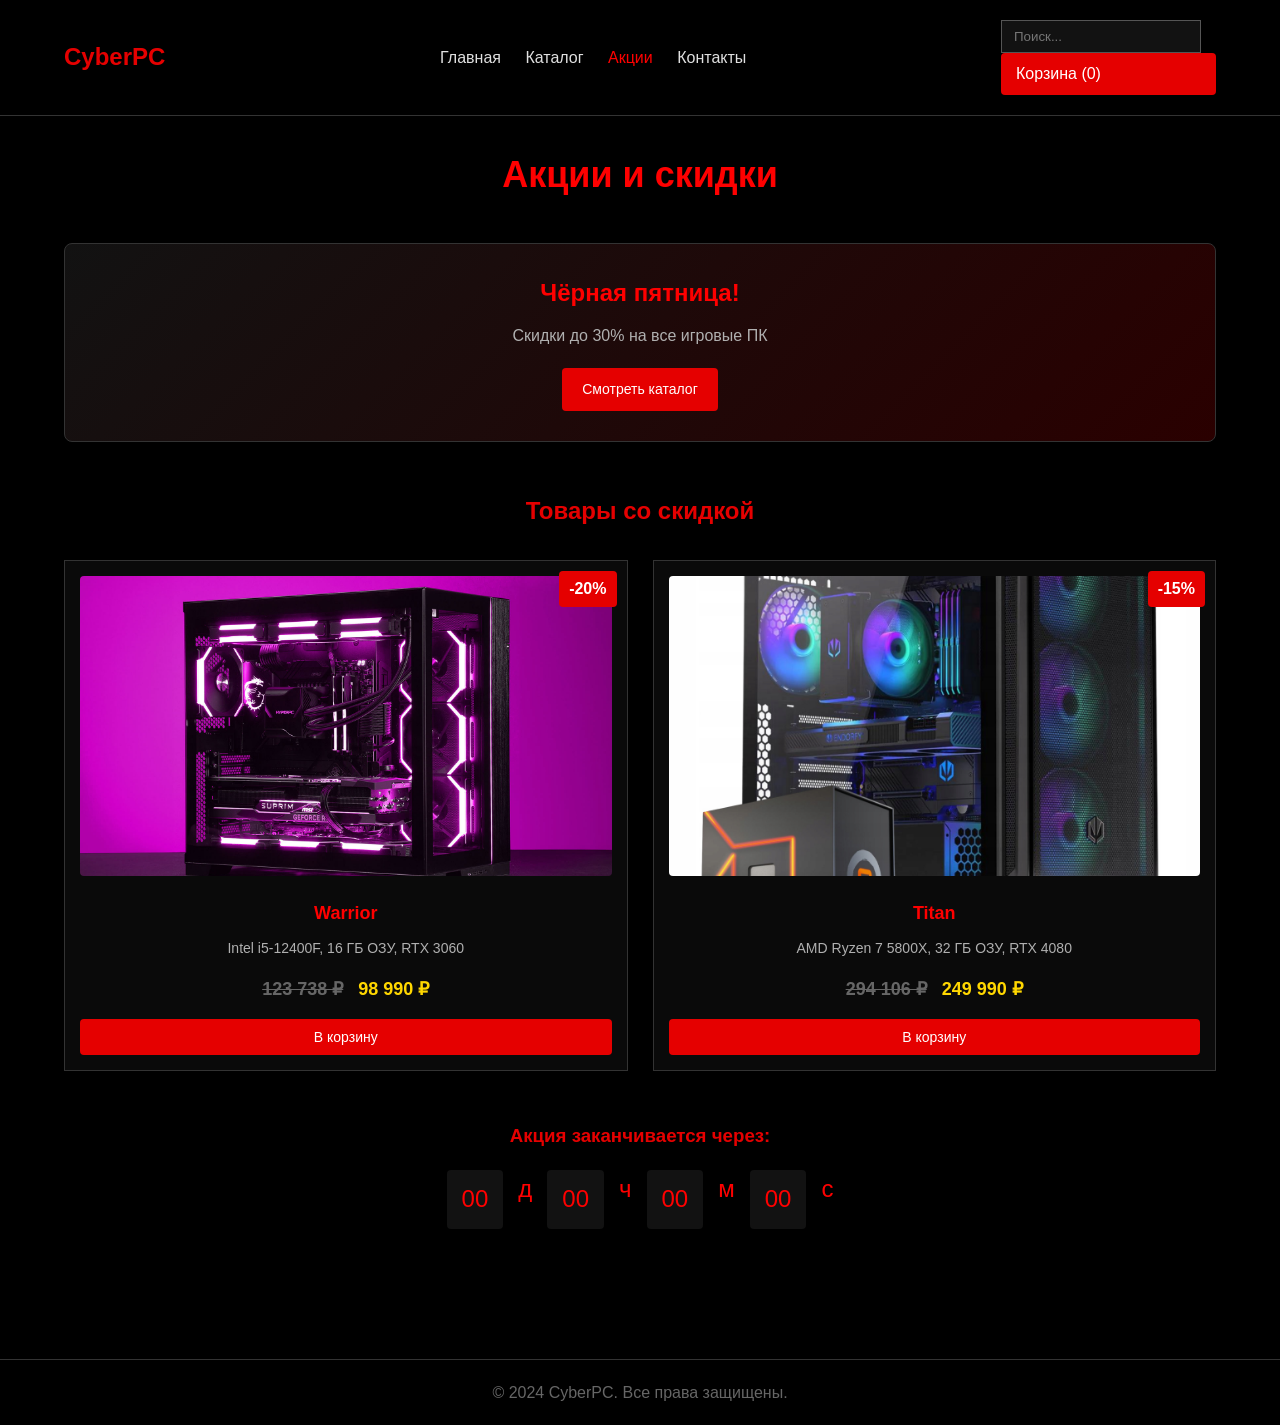
==== akcii.html @ 71a124b3 "ПР_2_3" ====
<!DOCTYPE html>
<html lang="ru">
<head>
    <meta charset="UTF-8">
    <title>Акции | CyberPC</title>
    <link rel="stylesheet" href="css/style.css">
</head>
<body>
    <!-- Шапка -->
    <header class="header">
        <div class="logo">CyberPC</div>
        <nav class="nav">
            <a href="index.html">Главная</a>
            <a href="katalog.html">Каталог</a>
            <a href="akcii.html" class="active">Акции</a>
            <a href="contact.html">Контакты</a>
        </nav>
        <div class="actions">
            <input type="text" placeholder="Поиск..." class="search">
            <div class="cart">Корзина (0)</div>
        </div>
    </header>

    <!-- Основной контент -->
    <main class="promo-page">
        <h1>Акции и скидки</h1>

        <!-- Баннеры акций -->
        <section class="promo-banners">
            <div class="promo-banner">
                <h2>Чёрная пятница!</h2>
                <p>Скидки до 30% на все игровые ПК</p>
                <a href="katalog.html" class="btn-red-link">Смотреть каталог</a>
            </div>

        </section>

        <!-- Акционные товары -->
        <section class="promo-products">
            <h2>Товары со скидкой</h2>
            <div class="products-grid">
                <!-- Карточка товара 1 -->
                <div class="product-card">
                    <span class="discount-tag">-20%</span>
                    <img src="img/3060.jpg" width="200" height="200" alt="Игровой ПК 'Warrior'">
                    <h4>Warrior</h4>
                    <p class="specs">Intel i5-12400F, 16 ГБ ОЗУ, RTX 3060</p>
                    <div class="price">
                        <span class="old-price">123 738 ₽</span>
                        <span class="new-price">98 990 ₽</span>
                    </div>
                    <button class="btn-red">В корзину</button>
                </div>

                <!-- Карточка товара 2 -->
                <div class="product-card">
                    <span class="discount-tag">-15%</span>
                    <img src="img/4080.jpg" width="200" height="200" alt="Игровой ПК 'Titan'">
                    <h4>Titan</h4>
                    <p class="specs">AMD Ryzen 7 5800X, 32 ГБ ОЗУ, RTX 4080</p>
                    <div class="price">
                <span class="old-price">294 106 ₽</span>
                <span class="new-price">249 990 ₽</span>
            </div>
            <button class="btn-red">В корзину</button>
        </div>
    </section>

    <!-- Таймер акции -->
    <section class="countdown">
        <h3>Акция заканчивается через:</h3>
        <div id="timer">
            <span id="days">00</span>д
            <span id="hours">00</span>ч
            <span id="minutes">00</span>м
            <span id="seconds">00</span>с


        </div>
    </section>
</main>

<!-- Футер -->
<footer class="footer">
    <p>&copy; 2024 CyberPC. Все права защищены.</p>
</footer>
</body>
</html>
---- css/style.css ----
/* Главная */
* {
    margin: 0;
    padding: 0;
    box-sizing: border-box;
}

body {
    font-family: 'Roboto', sans-serif;
    background: #000;
    color: #FFF;
}

.header {
    display: flex;
    justify-content: space-between;
    align-items: center;
    padding: 20px 5%;
    border-bottom: 1px solid #333;
}

.logo {
    font-size: 24px;
    font-weight: bold;
    color: #E50000;
}

.nav a {
    color: #E0E0E0;
    text-decoration: none;
    margin-left: 20px;
    transition: color 0.3s;
}
.nav a:hover { color: #FF0000; }

.search {
    padding: 8px 12px;
    border: 1px solid #555;
    background: #121212;
    color: #FFF;
    margin-right: 15px;
}

.cart {
    background: #E50000;
    padding: 8px 15px;
    border-radius: 4px;
}

.banner {
    height: 60vh;
    display: flex;
    flex-direction: column;
    justify-content: center;
    align-items: center;
    text-align: center;
    background: linear-gradient(rgba(0,0,0,0.7), rgba(0,0,0,0.7)),
                url('pc-bg.jpg');
    background-size: cover;
}

.banner h1 {
    font-size: 48px;
    margin-bottom: 10px;
    color: #FF0000;
}

.btn-red {
    background: #E50000;
    color: white;
    border: none;
    padding: 12px 25px;
    font-size: 16px;
    cursor: pointer;
    border-radius: 4px;
    transition: background 0.3s;
}
.btn-red:hover { background: #B30000; }

.categories {
    display: grid;
    grid-template-columns: repeat(3, 1fr);
    gap: 20px;
    padding: 50px 5%;
    display: table-row;
}

.category {
    padding: 30px;
    border: 2px solid #333;
    transition: border-color 0.3s;
}
.category:hover { border-color: #E50000; }

.footer {
    text-align: center;
    padding: 20px;
    border-top: 1px solid #333;
}

/* katalog */

/* Общие стили */
* {
    margin: 0;
    padding: 0;
    box-sizing: border-box;
}

body {
    font-family: 'Roboto', sans-serif;
    background: #000;
    color: #FFF;
    line-height: 1.6;
}

/* Шапка */
.header {
    display: flex;
    justify-content: space-between;
    align-items: center;
    padding: 20px 5%;
    border-bottom: 1px solid #333;
}

.logo {
    font-size: 24px;
    font-weight: bold;
    color: #E50000;
}

.nav a {
    color: #E0E0E0;
    text-decoration: none;
    margin-left: 20px;
}
.nav a.active {
    color: #FF0000;
}
.nav a:hover {
    color: #FF0000;
}

.search {
    padding: 8px 12px;
    border: 1px solid #555;
    background: #121212;
    color: #FFF;
    margin-right: 15px;
    width: 200px;
}

.cart {
    background: #E50000;
    padding: 8px 15px;
    border-radius: 4px;
    cursor: pointer;
}

/* Основной контент */
.catalog-page {
    display: grid;
    grid-template-columns: 250px 1fr;
    gap: 30px;
    padding: 30px 5%;
}

/* Боковая панель */
.sidebar h3 {
    color: #E50000;
    margin: 20px 0 10px;
    font-size: 18px;
}

.categoriesss a {
    display: block;
    color: #E0E0E0;
    padding: 8px 0;
    text-decoration: none;
    justify-content: center;
    transition: color 0.3s;
}

.categories a {
    display: block;
    color: #E0E0E0;
    padding: 8px 0;
    text-decoration: none;
    transition: color 0.3s;
}
.categories a:hover {
    color: #FF0000;
}

.filters .filter {
    margin-bottom: 15px;
}

.filters label {
    display: block;
    margin-bottom: 5px;
    color: #E0E0E0;
}

.filters select,
.filters input[type="range"] {
    width: 100%;
    padding: 8px;
    background: #121212;
    border: 1px solid #444;
    color: #FFF;
    border-radius: 4px;
}

/* Каталог */
.sorting {
    margin-bottom: 20px;
    display: flex;
    align-items: center;
    gap: 10px;
    color: #E0E0E0;
}

.sorting select {
    padding: 8px;
    background: #121212;
    border: 1px solid #444;
    color: #FFF;
    border-radius: 4px;
}

.products-grid {
    display: grid;
    grid-template-columns: repeat(auto-fit, minmax(280px, 1fr));
    gap: 25px;
}

.product-card {
    border: 1px solid #333;
    padding: 15px;
    text-align: center;
    transition: border-color 0.3s, transform 0;
    background: #0A0A0A;
}
.product-card:hover {
    border-color: #E50000;
    transform: translateY(-5px);
}

.product-card img {
    width: 100%;
    height: 300px;
    object-fit: cover;
    margin-bottom: 15px;
    border-radius: 4px;
}

.product-card h4 {
    margin-bottom: 10px;
    color: #FF0000;
    font-size: 18px;
}

.specs {
    color: #B0B0B0;
    font-size: 14px;
    margin-bottom: 15px;
}

.price {
    font-weight: bold;
    color: #FFD700; 
    margin-bottom: 15px;
    font-size: 18px;
}

.btn-red {
    background: #E50000;
    color: white;
    border: none;
    padding: 10px 20px;
    font-size: 14px;
    cursor: pointer;
    border-radius: 4px;
    width: 100%;
    transition: background 0.3s;
}
.btn-red:hover {
    background: #B30000;
}

/* Пагинация */
.pagination {
    display: flex;
    justify-content: center;
    gap: 10px;
    margin-top: 40px;
}

.pagination a {
    color: #E0E0E0;
    text-decoration: none;
    padding: 8px 12px;
    border-radius: 4px;
    transition: all 0.3s;
}
.pagination a.active,
.pagination a:hover {
    background: #E50000;
    color: white;
}

/* Футер */
.footer {
    text-align: center;
    padding: 20px;
    border-top: 1px solid #333;
    margin-top: 50px;
    color: #666;
}

/* Адаптивность */
@media (max-width: 768px) {
    .catalog-page {
        grid-template-columns: 1fr;
        padding: 20px;
    }
    
    .header {
        flex-direction: column;
        gap: 15px;
    }
    
    .products-grid {
        grid-template-columns: repeat(auto-fit, minmax(250px, 1fr));
    }
}

/* Стили для страницы акций */
.promo-page {
    padding: 30px 5%;
}

.promo-page h1 {
    color: #FF0000;
    text-align: center;
    margin-bottom: 40px;
    font-size: 36px;
}

/* Баннеры акций */
.promo-banners {
    display: grid;
    grid-template-columns: repeat(auto-fit, minmax(350px, 1fr));
    gap: 20px;
    margin-bottom: 50px;
}

.promo-banner {
    background: linear-gradient(135deg, #121212 0%, #2a0000 100%);
    padding: 30px;
    text-align: center;
    border: 1px solid #333;
    border-radius: 8px;
}

.promo-banner h2 {
    color: #FF0000;
    margin-bottom: 10px;
}

.promo-banner p {
    color: #B0B0B0;
    margin-bottom: 20px;
}

/* Карточки акционных товаров */
.promo-products h2 {
    color: #E50000;
    margin-bottom: 30px;
    text-align: center;
}

.discount-tag {
    position: absolute;
    top: 10px;
    right: 10px;
    background: #E50000;
    color: white;
    padding: 5px 10px;
    border-radius: 4px;
    font-weight: bold;
    z-index: 1;
}

.product-card {
    position: relative; /* Для абсолютного позиционирования тега скидки */
}

.old-price {
    text-decoration: line-through;
    color: #666;
    margin-right: 10px;
}

.new-price {
    font-weight: bold;
    color: #FFD700; /* Золотой цвет для новой цены */
    font-size: 18px;
}

/* Таймер */
.countdown {
    text-align: center;
    margin: 50px 0;
}

.countdown h3 {
    color: #E50000;
    margin-bottom: 20px;
}

#timer {
    display: flex;
    justify-content: center;
    gap: 15px;
    font-size: 24px;
    color: #FF0000;
}

#timer span {
    background: #121212;
    padding: 10px 15px;
    border-radius: 4px;
}

/* Стили кнопки-ссылки (из предыдущего ответа) */
.btn-red-link {
    display: inline-block;
    background: #E50000;
    color: white;
    text-decoration: none;
    padding: 10px 20px;
    font-size: 14px;
    cursor: pointer;
    border-radius: 4px;
    transition: background 0.3s;
    text-align: center;
}

.btn-red-link:hover {
    background: #B30000;
}



/* Стили для страницы контактов */
.contacts-page {
    padding: 30px 5%;
}

.contacts-page h1 {
    color: #FF0000;
    text-align: center;
    margin-bottom: 40px;
    font-size: 36px;
}

/* Контактная информация */
.contact-info {
    display: grid;
    grid-template-columns: repeat(auto-fit, minmax(250px, 1fr));
    gap: 20px;
    margin-bottom: 50px;
}

.info-card {
    background: #121212;
    padding: 20px;
    border-radius: 8px;
    text-align: center;
}

.info-card h3 {
    color: #E50000;
    margin-bottom: 10px;
}

.info-card a {
    color: #E0E0E0;
    text-decoration: none;
}
.info-card a:hover {
    text-decoration: underline;
}


/* Форма обратной связи */
.feedback-form {
    margin: 50px 0;
}

.feedback-form h2 {
    color: #E50000;
    text-align: center;
    margin-bottom: 30px;
}

.form-group {
    margin-bottom: 20px;
}

.form-group label {
    display: block;
    margin-bottom: 8px;
    color: #E0E0E0;
}

.form-group input,
.form-group select,
.form-group textarea {
    width: 100%;
    padding: 10px;
    background: #121212;
    border: 1px solid #444;
    color: #FFF;
    border-radius: 4px;
}

.form-group textarea {
    resize: vertical;
}

/* Соцсети */
.social {
    text-align: center;
    margin: 50px 0;
}

.social h2 {
    color: #E50000;
    margin-bottom: 20px;
}

.social-links {
    display: flex;
    justify-content: center;
    gap: 20px;
}

.social-links a {
    color: #FF0000;
    text-decoration: none;
    font-weight: bold;
    transition: color 0.3s;
}
.social-links a:hover {
    color: #B30000;
}

/* Карта */
.map h2 {
    color: #E50000;
    text-align: center;
    margin-bottom: 20px;
}

.map-placeholder {
    background: #1a1a1a;
    height: 400px;
    display: flex;
    align-items: center;
    justify-content: center;
    border-radius: 8px;
    color: #666;
}
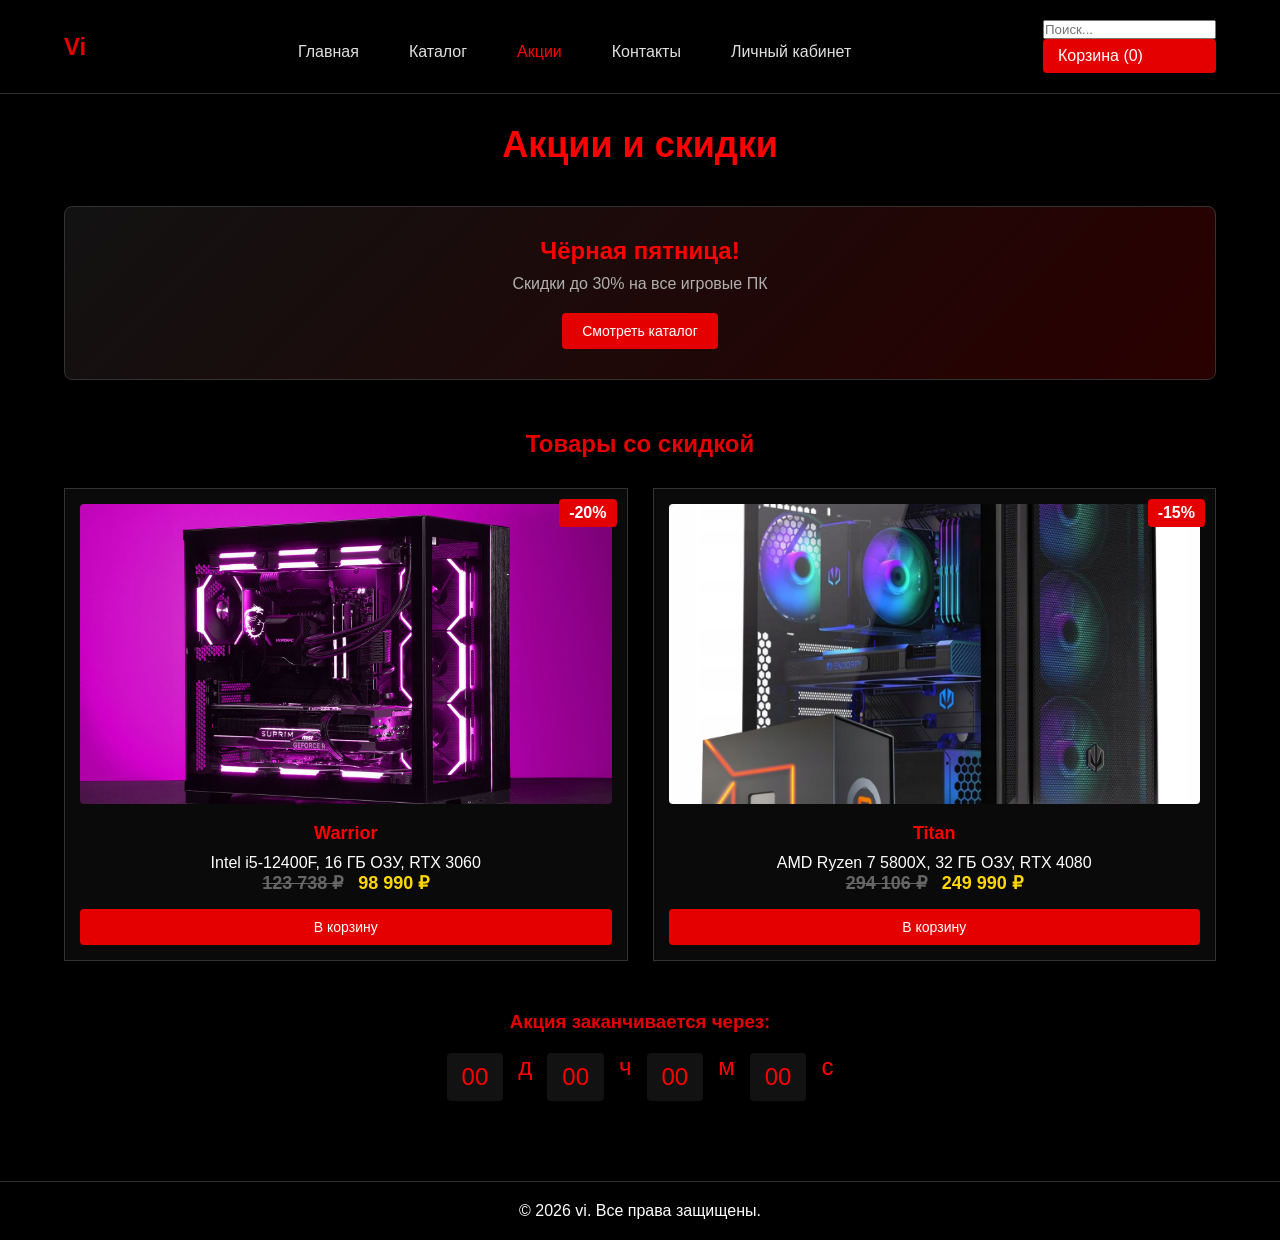
==== commit 1da8c89d: "редактирование сайта, 5.1, 5.2" ====
--- a/akcii.html
+++ b/akcii.html
@@ -8,12 +8,13 @@
 <body>
     <!-- Шапка -->
     <header class="header">
-        <div class="logo">CyberPC</div>
+        <div class="logo">Vi</div>
         <nav class="nav">
             <a href="index.html">Главная</a>
             <a href="katalog.html">Каталог</a>
             <a href="akcii.html" class="active">Акции</a>
             <a href="contact.html">Контакты</a>
+            <a href="lkk.html">Личный кабинет</a>
         </nav>
         <div class="actions">
             <input type="text" placeholder="Поиск..." class="search">
@@ -82,7 +83,7 @@
 
 <!-- Футер -->
 <footer class="footer">
-    <p>&copy; 2024 CyberPC. Все права защищены.</p>
+    <p>&copy; 2026 vi. Все права защищены.</p>
 </footer>
 </body>
 </html>
--- a/css/style.css
+++ b/css/style.css
@@ -4,13 +4,11 @@
     padding: 0;
     box-sizing: border-box;
 }
-
 body {
     font-family: 'Roboto', sans-serif;
     background: #000;
     color: #FFF;
 }
-
 .header {
     display: flex;
     justify-content: space-between;
@@ -18,145 +16,47 @@
     padding: 20px 5%;
     border-bottom: 1px solid #333;
 }
-
 .logo {
     font-size: 24px;
     font-weight: bold;
     color: #E50000;
 }
-
-.nav a {
-    color: #E0E0E0;
-    text-decoration: none;
-    margin-left: 20px;
-    transition: color 0.3s;
-}
-.nav a:hover { color: #FF0000; }
-
-.search {
-    padding: 8px 12px;
-    border: 1px solid #555;
-    background: #121212;
-    color: #FFF;
-    margin-right: 15px;
-}
-
 .cart {
     background: #E50000;
     padding: 8px 15px;
     border-radius: 4px;
 }
-
 .banner {
-    height: 60vh;
+    height: 50vh;
     display: flex;
     flex-direction: column;
     justify-content: center;
     align-items: center;
     text-align: center;
-    background: linear-gradient(rgba(0,0,0,0.7), rgba(0,0,0,0.7)),
-                url('pc-bg.jpg');
-    background-size: cover;
 }
 
 .banner h1 {
-    font-size: 48px;
+    font-size: 40px;
     margin-bottom: 10px;
     color: #FF0000;
 }
 
-.btn-red {
-    background: #E50000;
-    color: white;
-    border: none;
-    padding: 12px 25px;
-    font-size: 16px;
-    cursor: pointer;
-    border-radius: 4px;
-    transition: background 0.3s;
-}
-.btn-red:hover { background: #B30000; }
-
-.categories {
-    display: grid;
-    grid-template-columns: repeat(3, 1fr);
-    gap: 20px;
-    padding: 50px 5%;
-    display: table-row;
-}
+
 
 .category {
-    padding: 30px;
+    padding: 20px;
     border: 2px solid #333;
     transition: border-color 0.3s;
 }
-.category:hover { border-color: #E50000; }
+.category:hover { border-color: #E50000; 
+}
 
 .footer {
     text-align: center;
     padding: 20px;
     border-top: 1px solid #333;
 }
-
 /* katalog */
-
-/* Общие стили */
-* {
-    margin: 0;
-    padding: 0;
-    box-sizing: border-box;
-}
-
-body {
-    font-family: 'Roboto', sans-serif;
-    background: #000;
-    color: #FFF;
-    line-height: 1.6;
-}
-
-/* Шапка */
-.header {
-    display: flex;
-    justify-content: space-between;
-    align-items: center;
-    padding: 20px 5%;
-    border-bottom: 1px solid #333;
-}
-
-.logo {
-    font-size: 24px;
-    font-weight: bold;
-    color: #E50000;
-}
-
-.nav a {
-    color: #E0E0E0;
-    text-decoration: none;
-    margin-left: 20px;
-}
-.nav a.active {
-    color: #FF0000;
-}
-.nav a:hover {
-    color: #FF0000;
-}
-
-.search {
-    padding: 8px 12px;
-    border: 1px solid #555;
-    background: #121212;
-    color: #FFF;
-    margin-right: 15px;
-    width: 200px;
-}
-
-.cart {
-    background: #E50000;
-    padding: 8px 15px;
-    border-radius: 4px;
-    cursor: pointer;
-}
-
 /* Основной контент */
 .catalog-page {
     display: grid;
@@ -172,15 +72,8 @@
     font-size: 18px;
 }
 
-.categoriesss a {
-    display: block;
-    color: #E0E0E0;
-    padding: 8px 0;
-    text-decoration: none;
-    justify-content: center;
-    transition: color 0.3s;
-}
-
+
+/* категории текст*/
 .categories a {
     display: block;
     color: #E0E0E0;
@@ -188,12 +81,10 @@
     text-decoration: none;
     transition: color 0.3s;
 }
-.categories a:hover {
-    color: #FF0000;
-}
-
-.filters .filter {
-    margin-bottom: 15px;
+.nav a {
+    color: #E0E0E0;
+    text-decoration: none;
+    margin-left: 20px;
 }
 
 .filters label {
@@ -202,15 +93,8 @@
     color: #E0E0E0;
 }
 
-.filters select,
-.filters input[type="range"] {
-    width: 100%;
-    padding: 8px;
-    background: #121212;
-    border: 1px solid #444;
-    color: #FFF;
-    border-radius: 4px;
-}
+
+
 
 /* Каталог */
 .sorting {
@@ -220,7 +104,7 @@
     gap: 10px;
     color: #E0E0E0;
 }
-
+/*сортиковка */
 .sorting select {
     padding: 8px;
     background: #121212;
@@ -229,22 +113,11 @@
     border-radius: 4px;
 }
 
+/*фото в рамках размер*/
 .products-grid {
     display: grid;
     grid-template-columns: repeat(auto-fit, minmax(280px, 1fr));
     gap: 25px;
-}
-
-.product-card {
-    border: 1px solid #333;
-    padding: 15px;
-    text-align: center;
-    transition: border-color 0.3s, transform 0;
-    background: #0A0A0A;
-}
-.product-card:hover {
-    border-color: #E50000;
-    transform: translateY(-5px);
 }
 
 .product-card img {
@@ -255,18 +128,27 @@
     border-radius: 4px;
 }
 
+/*карточка подукта*/
+.product-card {
+    border: 1px solid #333;
+    padding: 15px;
+    text-align: center;
+    transition: border-color 0.3s, transform 0;
+    background: #0A0A0A;
+}
+.product-card:hover {
+    border-color: #E50000;
+    transform: translateY(-5px);
+}
+
 .product-card h4 {
     margin-bottom: 10px;
     color: #FF0000;
     font-size: 18px;
 }
 
-.specs {
-    color: #B0B0B0;
-    font-size: 14px;
-    margin-bottom: 15px;
-}
-
+
+/*Цвет цены*/
 .price {
     font-weight: bold;
     color: #FFD700; 
@@ -289,7 +171,7 @@
     background: #B30000;
 }
 
-/* Пагинация */
+/* Переход между страницами */
 .pagination {
     display: flex;
     justify-content: center;
@@ -310,31 +192,6 @@
     color: white;
 }
 
-/* Футер */
-.footer {
-    text-align: center;
-    padding: 20px;
-    border-top: 1px solid #333;
-    margin-top: 50px;
-    color: #666;
-}
-
-/* Адаптивность */
-@media (max-width: 768px) {
-    .catalog-page {
-        grid-template-columns: 1fr;
-        padding: 20px;
-    }
-    
-    .header {
-        flex-direction: column;
-        gap: 15px;
-    }
-    
-    .products-grid {
-        grid-template-columns: repeat(auto-fit, minmax(250px, 1fr));
-    }
-}
 
 /* Стили для страницы акций */
 .promo-page {
@@ -487,7 +344,7 @@
 }
 
 .info-card a {
-    color: #E0E0E0;
+    color: #ff0000;
     text-decoration: none;
 }
 .info-card a:hover {
@@ -574,3 +431,147 @@
     border-radius: 8px;
     color: #666;
 }
+
+
+
+
+/* Шапка */
+* {
+    margin: 0;
+    padding: 0;
+    box-sizing: border-box;
+}
+body {
+    font-family: 'Roboto', sans-serif;
+    background: #000;
+    color: #FFF;
+}
+.header {
+    display: flex;
+    justify-content: space-between;
+    align-items: center;
+    padding: 20px 5%;
+    border-bottom: 1px solid #333;
+}
+.logo {
+    font-size: 24px;
+    font-weight: bold;
+    color: #E50000;
+}
+.container {
+    max-width: 1200px;
+    margin: 0 auto;
+    padding: 0 20px;
+}
+
+.nav {
+    display: flex;
+    gap: 30px;
+    margin-top: 10px;
+}
+
+.nav a {
+    color: #E0E0E0;
+    text-decoration: none;
+    margin-left: 20px;
+}
+
+.nav a:hover,
+.nav a.active {
+    color: #f00;
+}
+
+/* Основной контент */
+.main {
+    padding: 40px 0;
+}
+
+.profile-section {
+    display: grid;
+    grid-template-columns: 1fr 2fr;
+    gap: 40px;
+    margin-bottom: 40px;
+}
+
+.user-info {
+    text-align: center;
+    padding: 20px;
+    background: #1a1a1a;
+    border: 1px solid #333;
+}
+
+.avatar {
+    width: 80px;
+    height: 80px;
+    background: #f00;
+    border-radius: 50%;
+    display: flex;
+    align-items: center;
+    justify-content: center;
+    font-size: 24px;
+    margin: 0 auto 15px;
+}
+
+.username {
+    font-size: 22px;
+    margin-bottom: 5px;
+}
+
+.email {
+    color: #aaa;
+}
+
+.stats {
+    display: grid;
+    grid-template-columns: repeat(3, 1fr);
+    gap: 20px;
+}
+
+.stat-card {
+    background: #1a1a1a;
+    padding: 20px;
+    text-align: center;
+    border: 1px solid #333;
+}
+
+.stat-number {
+    font-size: 28px;
+    font-weight: bold;
+    color: #f00;
+}
+/* Заказы */
+.orders-section h2,
+.settings-section h2 {
+    margin-bottom: 20px;
+    color: #f00;
+}
+.order-card {
+    background: #1a1a1a;
+    border: 1px solid #333;
+    padding: 20px;
+    margin-bottom: 20px;
+}
+.order-header {
+    display: flex;
+    justify-content: space-between;
+    margin-bottom: 15px;
+}
+.order-status {
+    padding: 5px 10px;
+    border-radius: 4px;
+    font-size: 12px;
+}
+.status-processing {
+    background: #ff6b6b;
+    color: #000;
+}
+.order-items {
+    border-top: 1px solid #333;
+    border-bottom: 1px solid #333;
+    padding: 15px 0;
+}
+.order-item {
+    display: flex;
+    gap: 15px;
+    margin-bottom: 15px;
+}
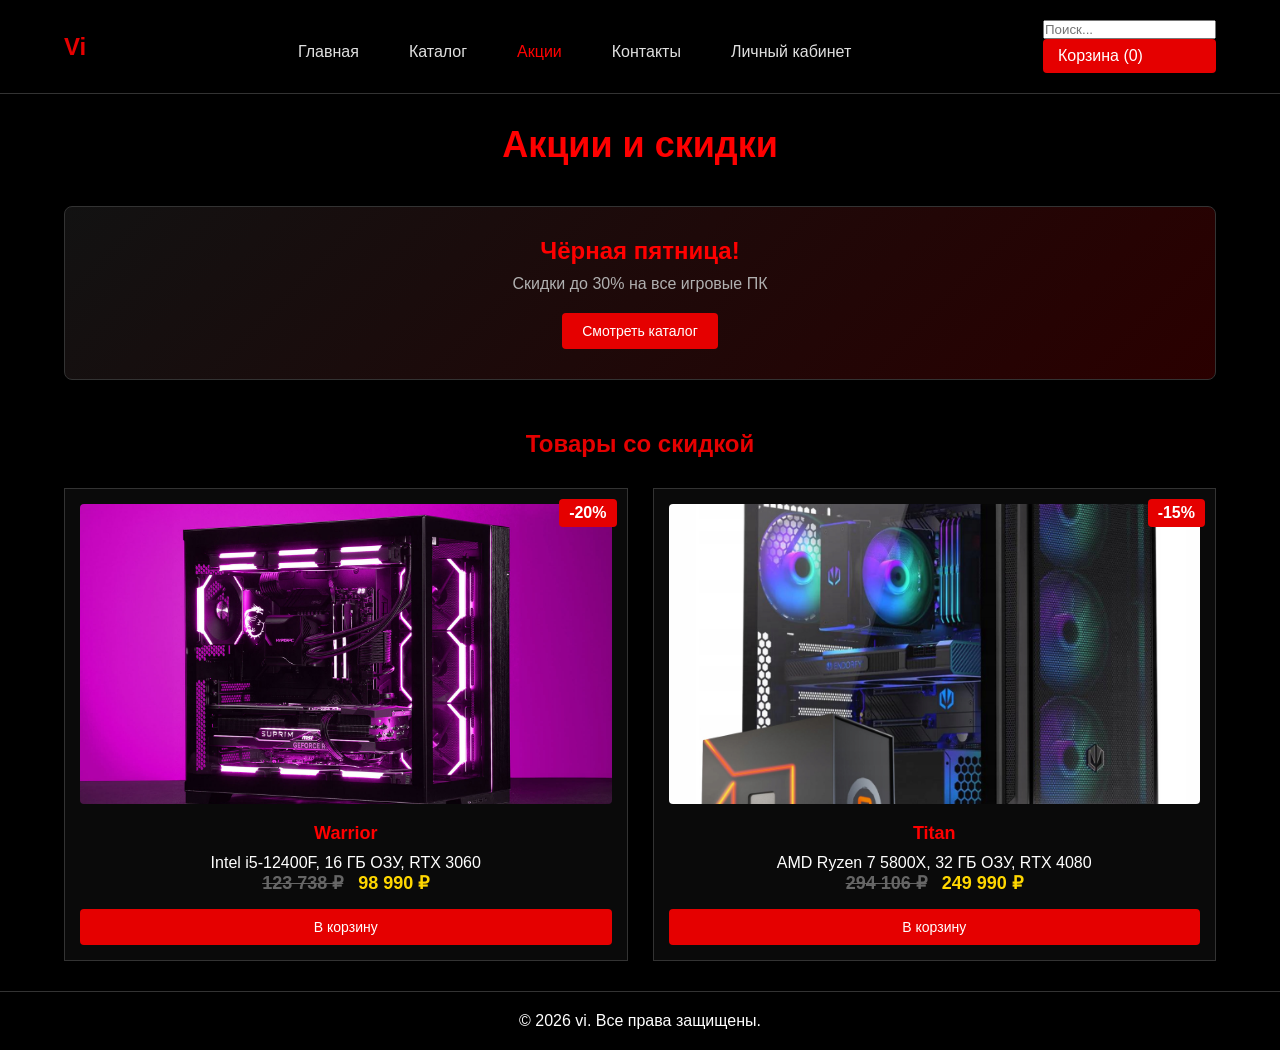
==== commit 9adba82b: "редактирование html и css" ====
--- a/akcii.html
+++ b/akcii.html
@@ -67,18 +67,6 @@
         </div>
     </section>
 
-    <!-- Таймер акции -->
-    <section class="countdown">
-        <h3>Акция заканчивается через:</h3>
-        <div id="timer">
-            <span id="days">00</span>д
-            <span id="hours">00</span>ч
-            <span id="minutes">00</span>м
-            <span id="seconds">00</span>с
-
-
-        </div>
-    </section>
 </main>
 
 <!-- Футер -->
--- a/css/style.css
+++ b/css/style.css
@@ -56,6 +56,100 @@
     padding: 20px;
     border-top: 1px solid #333;
 }
+/* Контейнер для центрирования */
+.container {
+    max-width: 1200px;
+    margin: 0 auto;
+    padding: 0 20px;
+}
+
+/* Заголовок секции */
+.section-title {
+    text-align: center;
+    color: #E50000; /* Красный цвет */
+    font-size: 2.5rem;
+    margin-bottom: 40px;
+    position: relative;
+}
+
+.section-title::after {
+    content: '';
+    display: block;
+    width: 80px;
+    height: 3px;
+    background: #FF0000;
+    margin: 15px auto 0;
+}
+
+/* Сетка галереи */
+.gallery-grid {
+    display: grid;
+    grid-template-columns: repeat(auto-fit, minmax(250px, 1fr));
+    gap: 20px;
+}
+
+/* Карточки изображений */
+.gallery-item {
+    border-radius: 8px;
+    overflow: hidden;
+    box-shadow: 0 5px 15px rgba(0, 0, 0, 0.3);
+    transition: transform 0.3s ease, box-shadow 0.3s ease;
+    position: relative;
+}
+
+.gallery-item:hover {
+    transform: translateY(-10px);
+    box-shadow: 0 15px 30px rgba(229, 0, 0, 0.2);
+}
+
+/* Стили для изображений внутри карточек */
+.gallery-item img {
+    width: 100%;
+    height: 250px; /* Фиксированная высота */
+    object-fit: cover; /* Обрезка без искажений */
+    display: block;
+    transition: transform 0.5s ease;
+}
+
+.gallery-item:hover img {
+    transform: scale(1.1); /* Увеличение при наведении */
+}
+/* Эффект затемнения при наведении */
+.gallery-item::before {
+    content: '';
+    position: absolute;
+    top: 0;
+    left: 0;
+    width: 100%;
+    height: 100%;
+    background: rgba(0, 0, 0, 0);
+    transition: background 0.3s ease;
+    pointer-events: none;
+}
+.gallery-item:hover::before {
+    background: rgba(229, 0, 0, 0.1);
+}
+/* Адаптивность */
+@media (max-width: 768px) {
+    .gallery-grid {
+        grid-template-columns: repeat(auto-fit, minmax(200px, 1fr));
+        gap: 15px;
+    }   
+    .section-title {
+        font-size: 2rem;
+        margin-bottom: 30px;
+    }
+}
+@media (max-width: 480px) {
+    .gallery-grid {
+        grid-template-columns: 1fr; /* Одна колонка на мобильных */
+        gap: 10px;
+    }
+    
+    .container {
+        padding: 0 10px;
+    }
+}
 /* katalog */
 /* Основной контент */
 .catalog-page {
@@ -64,15 +158,12 @@
     gap: 30px;
     padding: 30px 5%;
 }
-
 /* Боковая панель */
 .sidebar h3 {
     color: #E50000;
     margin: 20px 0 10px;
     font-size: 18px;
 }
-
-
 /* категории текст*/
 .categories a {
     display: block;
@@ -86,16 +177,11 @@
     text-decoration: none;
     margin-left: 20px;
 }
-
 .filters label {
     display: block;
     margin-bottom: 5px;
     color: #E0E0E0;
 }
-
-
-
-
 /* Каталог */
 .sorting {
     margin-bottom: 20px;
@@ -112,14 +198,12 @@
     color: #FFF;
     border-radius: 4px;
 }
-
 /*фото в рамках размер*/
 .products-grid {
     display: grid;
     grid-template-columns: repeat(auto-fit, minmax(280px, 1fr));
     gap: 25px;
 }
-
 .product-card img {
     width: 100%;
     height: 300px;
@@ -127,7 +211,6 @@
     margin-bottom: 15px;
     border-radius: 4px;
 }
-
 /*карточка подукта*/
 .product-card {
     border: 1px solid #333;
@@ -140,14 +223,11 @@
     border-color: #E50000;
     transform: translateY(-5px);
 }
-
 .product-card h4 {
     margin-bottom: 10px;
     color: #FF0000;
     font-size: 18px;
 }
-
-
 /*Цвет цены*/
 .price {
     font-weight: bold;
@@ -155,7 +235,6 @@
     margin-bottom: 15px;
     font-size: 18px;
 }
-
 .btn-red {
     background: #E50000;
     color: white;
@@ -170,7 +249,6 @@
 .btn-red:hover {
     background: #B30000;
 }
-
 /* Переход между страницами */
 .pagination {
     display: flex;
@@ -178,7 +256,6 @@
     gap: 10px;
     margin-top: 40px;
 }
-
 .pagination a {
     color: #E0E0E0;
     text-decoration: none;
@@ -191,20 +268,16 @@
     background: #E50000;
     color: white;
 }
-
-
 /* Стили для страницы акций */
 .promo-page {
     padding: 30px 5%;
 }
-
 .promo-page h1 {
     color: #FF0000;
     text-align: center;
     margin-bottom: 40px;
     font-size: 36px;
 }
-
 /* Баннеры акций */
 .promo-banners {
     display: grid;
@@ -212,7 +285,6 @@
     gap: 20px;
     margin-bottom: 50px;
 }
-
 .promo-banner {
     background: linear-gradient(135deg, #121212 0%, #2a0000 100%);
     padding: 30px;
@@ -220,24 +292,20 @@
     border: 1px solid #333;
     border-radius: 8px;
 }
-
 .promo-banner h2 {
     color: #FF0000;
     margin-bottom: 10px;
 }
-
 .promo-banner p {
     color: #B0B0B0;
     margin-bottom: 20px;
 }
-
 /* Карточки акционных товаров */
 .promo-products h2 {
     color: #E50000;
     margin-bottom: 30px;
     text-align: center;
 }
-
 .discount-tag {
     position: absolute;
     top: 10px;
@@ -249,34 +317,28 @@
     font-weight: bold;
     z-index: 1;
 }
-
 .product-card {
     position: relative; /* Для абсолютного позиционирования тега скидки */
 }
-
 .old-price {
     text-decoration: line-through;
     color: #666;
     margin-right: 10px;
 }
-
 .new-price {
     font-weight: bold;
     color: #FFD700; /* Золотой цвет для новой цены */
     font-size: 18px;
 }
-
 /* Таймер */
 .countdown {
     text-align: center;
     margin: 50px 0;
 }
-
 .countdown h3 {
     color: #E50000;
     margin-bottom: 20px;
 }
-
 #timer {
     display: flex;
     justify-content: center;
@@ -284,13 +346,11 @@
     font-size: 24px;
     color: #FF0000;
 }
-
 #timer span {
     background: #121212;
     padding: 10px 15px;
     border-radius: 4px;
 }
-
 /* Стили кнопки-ссылки (из предыдущего ответа) */
 .btn-red-link {
     display: inline-block;
@@ -304,25 +364,19 @@
     transition: background 0.3s;
     text-align: center;
 }
-
 .btn-red-link:hover {
     background: #B30000;
 }
-
-
-
 /* Стили для страницы контактов */
 .contacts-page {
     padding: 30px 5%;
 }
-
 .contacts-page h1 {
     color: #FF0000;
     text-align: center;
     margin-bottom: 40px;
     font-size: 36px;
 }
-
 /* Контактная информация */
 .contact-info {
     display: grid;
@@ -330,19 +384,16 @@
     gap: 20px;
     margin-bottom: 50px;
 }
-
 .info-card {
     background: #121212;
     padding: 20px;
     border-radius: 8px;
     text-align: center;
 }
-
 .info-card h3 {
     color: #E50000;
     margin-bottom: 10px;
 }
-
 .info-card a {
     color: #ff0000;
     text-decoration: none;
@@ -350,29 +401,23 @@
 .info-card a:hover {
     text-decoration: underline;
 }
-
-
 /* Форма обратной связи */
 .feedback-form {
     margin: 50px 0;
 }
-
 .feedback-form h2 {
     color: #E50000;
     text-align: center;
     margin-bottom: 30px;
 }
-
 .form-group {
     margin-bottom: 20px;
 }
-
 .form-group label {
     display: block;
     margin-bottom: 8px;
     color: #E0E0E0;
 }
-
 .form-group input,
 .form-group select,
 .form-group textarea {
@@ -383,28 +428,23 @@
     color: #FFF;
     border-radius: 4px;
 }
-
 .form-group textarea {
     resize: vertical;
 }
-
 /* Соцсети */
 .social {
     text-align: center;
     margin: 50px 0;
 }
-
 .social h2 {
     color: #E50000;
     margin-bottom: 20px;
 }
-
 .social-links {
     display: flex;
     justify-content: center;
     gap: 20px;
 }
-
 .social-links a {
     color: #FF0000;
     text-decoration: none;
@@ -414,14 +454,12 @@
 .social-links a:hover {
     color: #B30000;
 }
-
 /* Карта */
 .map h2 {
     color: #E50000;
     text-align: center;
     margin-bottom: 20px;
 }
-
 .map-placeholder {
     background: #1a1a1a;
     height: 400px;
@@ -431,10 +469,6 @@
     border-radius: 8px;
     color: #666;
 }
-
-
-
-
 /* Шапка */
 * {
     margin: 0;
@@ -463,43 +497,36 @@
     margin: 0 auto;
     padding: 0 20px;
 }
-
 .nav {
     display: flex;
     gap: 30px;
     margin-top: 10px;
 }
-
 .nav a {
     color: #E0E0E0;
     text-decoration: none;
     margin-left: 20px;
 }
-
 .nav a:hover,
 .nav a.active {
     color: #f00;
 }
-
 /* Основной контент */
 .main {
     padding: 40px 0;
 }
-
 .profile-section {
     display: grid;
     grid-template-columns: 1fr 2fr;
     gap: 40px;
     margin-bottom: 40px;
 }
-
 .user-info {
     text-align: center;
     padding: 20px;
     background: #1a1a1a;
     border: 1px solid #333;
 }
-
 .avatar {
     width: 80px;
     height: 80px;
@@ -511,29 +538,24 @@
     font-size: 24px;
     margin: 0 auto 15px;
 }
-
 .username {
     font-size: 22px;
     margin-bottom: 5px;
 }
-
 .email {
     color: #aaa;
 }
-
 .stats {
     display: grid;
     grid-template-columns: repeat(3, 1fr);
     gap: 20px;
 }
-
 .stat-card {
     background: #1a1a1a;
     padding: 20px;
     text-align: center;
     border: 1px solid #333;
 }
-
 .stat-number {
     font-size: 28px;
     font-weight: bold;
@@ -574,4 +596,4 @@
     display: flex;
     gap: 15px;
     margin-bottom: 15px;
-}+}
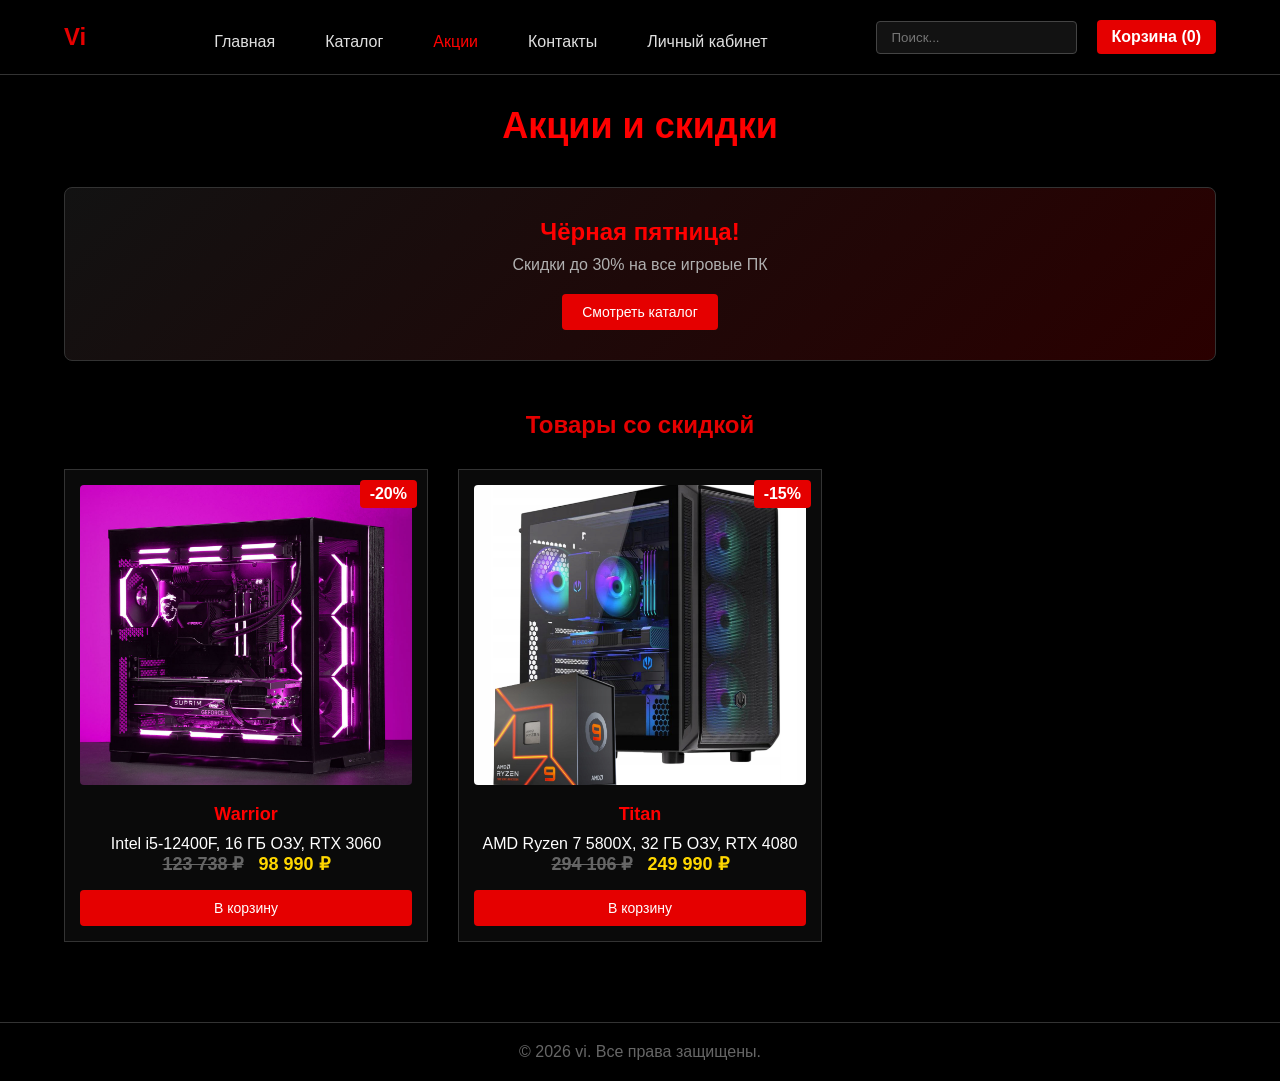
==== commit 14c67049: "адаптивность" ====
--- a/akcii.html
+++ b/akcii.html
@@ -1,10 +1,10 @@
 <!DOCTYPE html>
 <html lang="ru">
-<head>
-    <meta charset="UTF-8">
-    <title>Акции | CyberPC</title>
-    <link rel="stylesheet" href="css/style.css">
-</head>
+    <head>
+        <meta charset="UTF-8">
+        <meta name="viewport" content="width=device-width, initial-scale=1.0">
+        <link rel="stylesheet" href="css/style.css">
+    </head>
 <body>
     <!-- Шапка -->
     <header class="header">
--- a/css/style.css
+++ b/css/style.css
@@ -129,27 +129,7 @@
 .gallery-item:hover::before {
     background: rgba(229, 0, 0, 0.1);
 }
-/* Адаптивность */
-@media (max-width: 768px) {
-    .gallery-grid {
-        grid-template-columns: repeat(auto-fit, minmax(200px, 1fr));
-        gap: 15px;
-    }   
-    .section-title {
-        font-size: 2rem;
-        margin-bottom: 30px;
-    }
-}
-@media (max-width: 480px) {
-    .gallery-grid {
-        grid-template-columns: 1fr; /* Одна колонка на мобильных */
-        gap: 10px;
-    }
-    
-    .container {
-        padding: 0 10px;
-    }
-}
+
 /* katalog */
 /* Основной контент */
 .catalog-page {
@@ -395,7 +375,7 @@
     margin-bottom: 10px;
 }
 .info-card a {
-    color: #ff0000;
+    color: #E0E0E0;
     text-decoration: none;
 }
 .info-card a:hover {
@@ -486,6 +466,7 @@
     align-items: center;
     padding: 20px 5%;
     border-bottom: 1px solid #333;
+    text-align: center;
 }
 .logo {
     font-size: 24px;
@@ -506,6 +487,7 @@
     color: #E0E0E0;
     text-decoration: none;
     margin-left: 20px;
+    text-align: center;
 }
 .nav a:hover,
 .nav a.active {
@@ -597,3 +579,407 @@
     gap: 15px;
     margin-bottom: 15px;
 }
+/* Адаптивность */
+* {
+    margin: 0;
+    padding: 0;
+    box-sizing: border-box;
+}
+
+body {
+    font-family: 'Roboto', sans-serif;
+    background: #000;
+    color: #FFF;
+}
+
+/* Контейнер для центрирования */
+.container {
+    max-width: 1200px;
+    margin: 0 auto;
+    padding: 0 20px;
+}
+
+/* Шапка */
+.header {
+    display: flex;
+    justify-content: space-between;
+    align-items: center;
+    padding: 20px 5%;
+    border-bottom: 1px solid #333;
+}
+
+.logo {
+    font-size: 24px;
+    font-weight: bold;
+    color: #E50000;
+}
+
+.nav {
+    display: flex;
+    gap: 30px;
+}
+
+.nav a {
+    color: #E0E0E0;
+    text-decoration: none;
+    transition: color 0.3s;
+}
+
+.nav a:hover,
+.nav a.active {
+    color: #FF0000;
+}
+
+.actions {
+    display: flex;
+    align-items: center;
+    gap: 20px;
+}
+
+.search {
+    padding: 8px 15px;
+    background: #121212;
+    border: 1px solid #444;
+    color: #FFF;
+    border-radius: 4px;
+}
+
+.cart {
+    background: #E50000;
+    padding: 8px 15px;
+    border-radius: 4px;
+    font-weight: bold;
+}
+
+/* Главная страница */
+
+.banner {
+    height: 50vh;
+    display: flex;
+    flex-direction: column;
+    justify-content: center;
+    align-items: center;
+    text-align: center;
+}
+
+.banner h1 {
+    font-size: 40px;
+    margin-bottom: 10px;
+    color: #FF0000;
+}
+
+.category {
+    padding: 20px;
+    border: 2px solid #333;
+    transition: border-color 0.3s;
+}
+
+.category:hover {
+    border-color: #E50000;
+}
+
+/* Заголовок секции */
+.section-title {
+    text-align: center;
+    color: #E50000;
+    font-size: 2.5rem;
+    margin-bottom: 40px;
+    position: relative;
+}
+
+.section-title::after {
+    content: '';
+    display: block;
+    width: 80px;
+    height: 3px;
+    background: #FF0000;
+    margin: 15px auto 0;
+}
+
+/* Сетка галереи */
+.gallery-grid {
+    display: grid;
+    grid-template-columns: repeat(auto-fit, minmax(250px, 1fr));
+    gap: 20px;
+}
+
+/* Карточки изображений */
+.gallery-item {
+    border-radius: 8px;
+    overflow: hidden;
+    box-shadow: 0 5px 15px rgba(0, 0, 0, 0.3);
+    transition: transform 0.3s ease, box-shadow 0.3s ease;
+    position: relative;
+}
+
+.gallery-item:hover {
+    transform: translateY(-10px);
+    box-shadow: 0 15px 30px rgba(229, 0, 0, 0.2);
+}
+
+.gallery-item img {
+    width: 100%;
+    height: 250px;
+    object-fit: cover;
+    display: block;
+    transition: transform 0.5s ease;
+}
+
+.gallery-item:hover img {
+    transform: scale(1.1);
+}
+
+.gallery-item::before {
+    content: '';
+    position: absolute;
+    top: 0;
+    left: 0;
+    width: 100%;
+    height: 100%;
+    background: rgba(0, 0, 0, 0);
+    transition: background 0.3s ease;
+    pointer-events: none;
+}
+
+.gallery-item:hover::before {
+    background: rgba(229, 0, 0, 0.1);
+}
+
+/* Каталог */
+.catalog-page {
+    display: grid;
+    grid-template-columns: 250px 1fr;
+    gap: 30px;
+    padding: 30px 5%;
+}
+
+.sidebar h3 {
+    color: #E50000;
+    margin: 20px 0 10px;
+    font-size: 18px;
+}
+
+.categories a {
+    display: block;
+    color: #E0E0E0;
+    padding: 8px 0;
+    text-decoration: none;
+    transition: color 0.3s;
+}
+
+.sorting {
+    margin-bottom: 20px;
+    display: flex;
+    align-items: center;
+    gap: 10px;
+    color: #E0E0E0;
+}
+
+.sorting select {
+    padding: 8px;
+    background: #121212;
+    border: 1px solid #444;
+    color: #FFF;
+    border-radius: 4px;
+}
+
+.products-grid {
+    display: grid;
+    grid-template-columns: repeat(auto-fit, minmax(280px, 1fr));
+    gap: 25px;
+}
+
+.product-card {
+    border: 1px solid #333;
+    padding: 15px;
+    text-align: center;
+    transition: border-color 0.3s, transform 0.3s;
+    background: #0A0A0A;
+    position: relative;
+}
+
+.product-card:hover {
+    border-color: #E50000;
+    transform: translateY(-5px);
+}
+
+.product-card img {
+    width: 100%;
+    height: 300px;
+    object-fit: cover;
+    margin-bottom: 15px;
+    border-radius: 4px;
+}
+
+.product-card h4 {
+    margin-bottom: 10px;
+    color: #FF0000;
+    font-size: 18px;
+}
+
+.price {
+    font-weight: bold;
+    color: #FFD700;
+    margin-bottom: 15px;
+    font-size: 18px;
+}
+
+/* Кнопка */
+.btn-red {
+    background: #E50000;
+    color: white;
+    border: none;
+    padding: 10px 20px;
+    font-size: 14px;
+    cursor: pointer;
+    border-radius: 4px;
+    width: 100%;
+    transition: background 0.3s;
+}
+
+.btn-red:hover {
+    background: #B30000;
+}
+
+/* Футер */
+.footer {
+    text-align: center;
+    padding: 20px;
+    border-top: 1px solid #333;
+    color: #666;
+    margin-top: 50px;
+}
+
+/* Адаптивность */
+
+/* ПК (1200+ px) */
+@media (min-width: 1200px) {
+    .banner {
+        height: 60vh;
+        padding: 10% 0;
+    }
+    
+    .gallery-grid,
+    .products-grid {
+        grid-template-columns: repeat(3, 1fr);
+        gap: 30px;
+    }
+    
+    .catalog-page {
+        padding: 40px 8%;
+    }
+    
+    .section-title {
+        font-size: 3rem;
+        margin-bottom: 50px;
+    }
+    
+    .category {
+        padding: 30px;
+        font-size: 16px;
+    }
+}
+
+/* Планшеты (768–1199 px) */
+@media (max-width: 1199px) and (min-width: 768px) {
+    .header {
+        padding: 15px 4%;
+    }
+    
+    .banner {
+        height: 60vh;
+        text-align: left;
+        padding-left: 5%;
+    }
+    
+    .gallery-grid {
+        grid-template-columns: repeat(2, 1fr);
+        gap: 20px;
+    }
+    
+    .products-grid {
+        grid-template-columns: repeat(2, 1fr);
+        gap: 20px;
+    }
+    
+    .catalog-page {
+        grid-template-columns: auto 1fr;
+        gap: 20px;
+        padding: 30px 4%;
+    }
+    
+    .section-title {
+        font-size: 2.2rem;
+        margin-bottom: 35px;
+    }
+    
+    .product-card {
+        padding: 12px;
+    }
+    
+    .product-card img {
+        height: 250px;
+    }
+}
+
+/* Телефоны (до 767 px) */
+@media (max-width: 767px) {
+    .header {
+        flex-direction: column;
+        gap: 15px;
+        padding: 15px 2%;
+    }
+    
+    .nav {
+        gap: 15px;
+        flex-wrap: wrap;
+        justify-content: center;
+    }
+    
+    .banner {
+        height: auto;
+        min-height: 300px;
+        padding: 20px 5%;
+        text-align: center;
+        flex-direction: column;
+        align-items: flex-start;
+    }
+    
+    .banner h1 {
+        font-size: 28px;
+        margin-bottom: 5px;
+    }
+    
+    .gallery-grid,
+    .products-grid {
+        grid-template-columns: 1fr;
+        gap: 15px;
+    }
+    
+    .catalog-page {
+        grid-template-columns: 1fr;
+        gap: 15px;
+        padding: 25px 3%;
+    }
+    
+    .sidebar {
+        margin-bottom: 20px;
+    }
+    
+    .section-title {
+        font-size: 1.8rem;
+        margin-bottom: 25px;
+    }
+    
+    .product-card {
+        padding: 10px;
+    }
+    
+    .product-card img {
+        height: 220px;
+    }
+    
+    .container {
+        padding: 0 15px;
+    }
+}
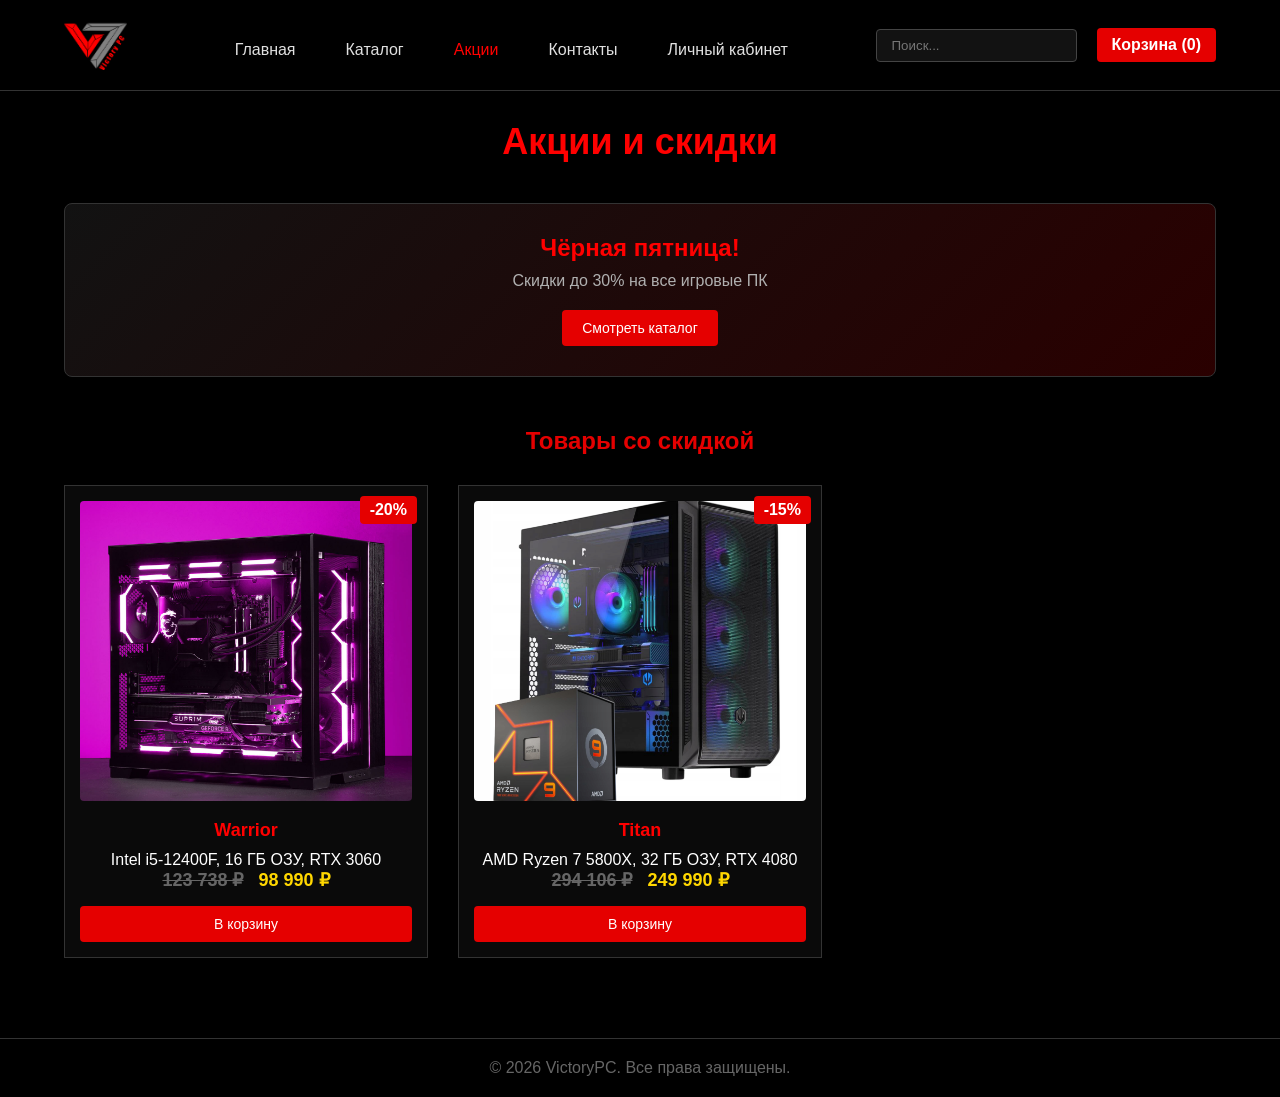
==== commit ba005c3a: "полный" ====
--- a/akcii.html
+++ b/akcii.html
@@ -8,7 +8,10 @@
 <body>
     <!-- Шапка -->
     <header class="header">
-        <div class="logo">Vi</div>
+        <a href="index.html" class="logo-link">
+            <img src="img/logo1.png" alt="" class="site-logo">
+        </a>
+
         <nav class="nav">
             <a href="index.html">Главная</a>
             <a href="katalog.html">Каталог</a>
@@ -71,7 +74,7 @@
 
 <!-- Футер -->
 <footer class="footer">
-    <p>&copy; 2026 vi. Все права защищены.</p>
+    <p>&copy; 2026 VictoryPC. Все права защищены.</p>
 </footer>
 </body>
 </html>
--- a/css/style.css
+++ b/css/style.css
@@ -16,10 +16,19 @@
     padding: 20px 5%;
     border-bottom: 1px solid #333;
 }
-.logo {
-    font-size: 24px;
-    font-weight: bold;
-    color: #E50000;
+
+/* Стили для логотипа-картинки */
+.site-logo {
+    height: 50px;       
+    display: block;     
+}
+
+
+.header {
+    display: flex;
+    align-items: center; 
+    justify-content: space-between; 
+    padding: 15px 0;
 }
 .cart {
     background: #E50000;
